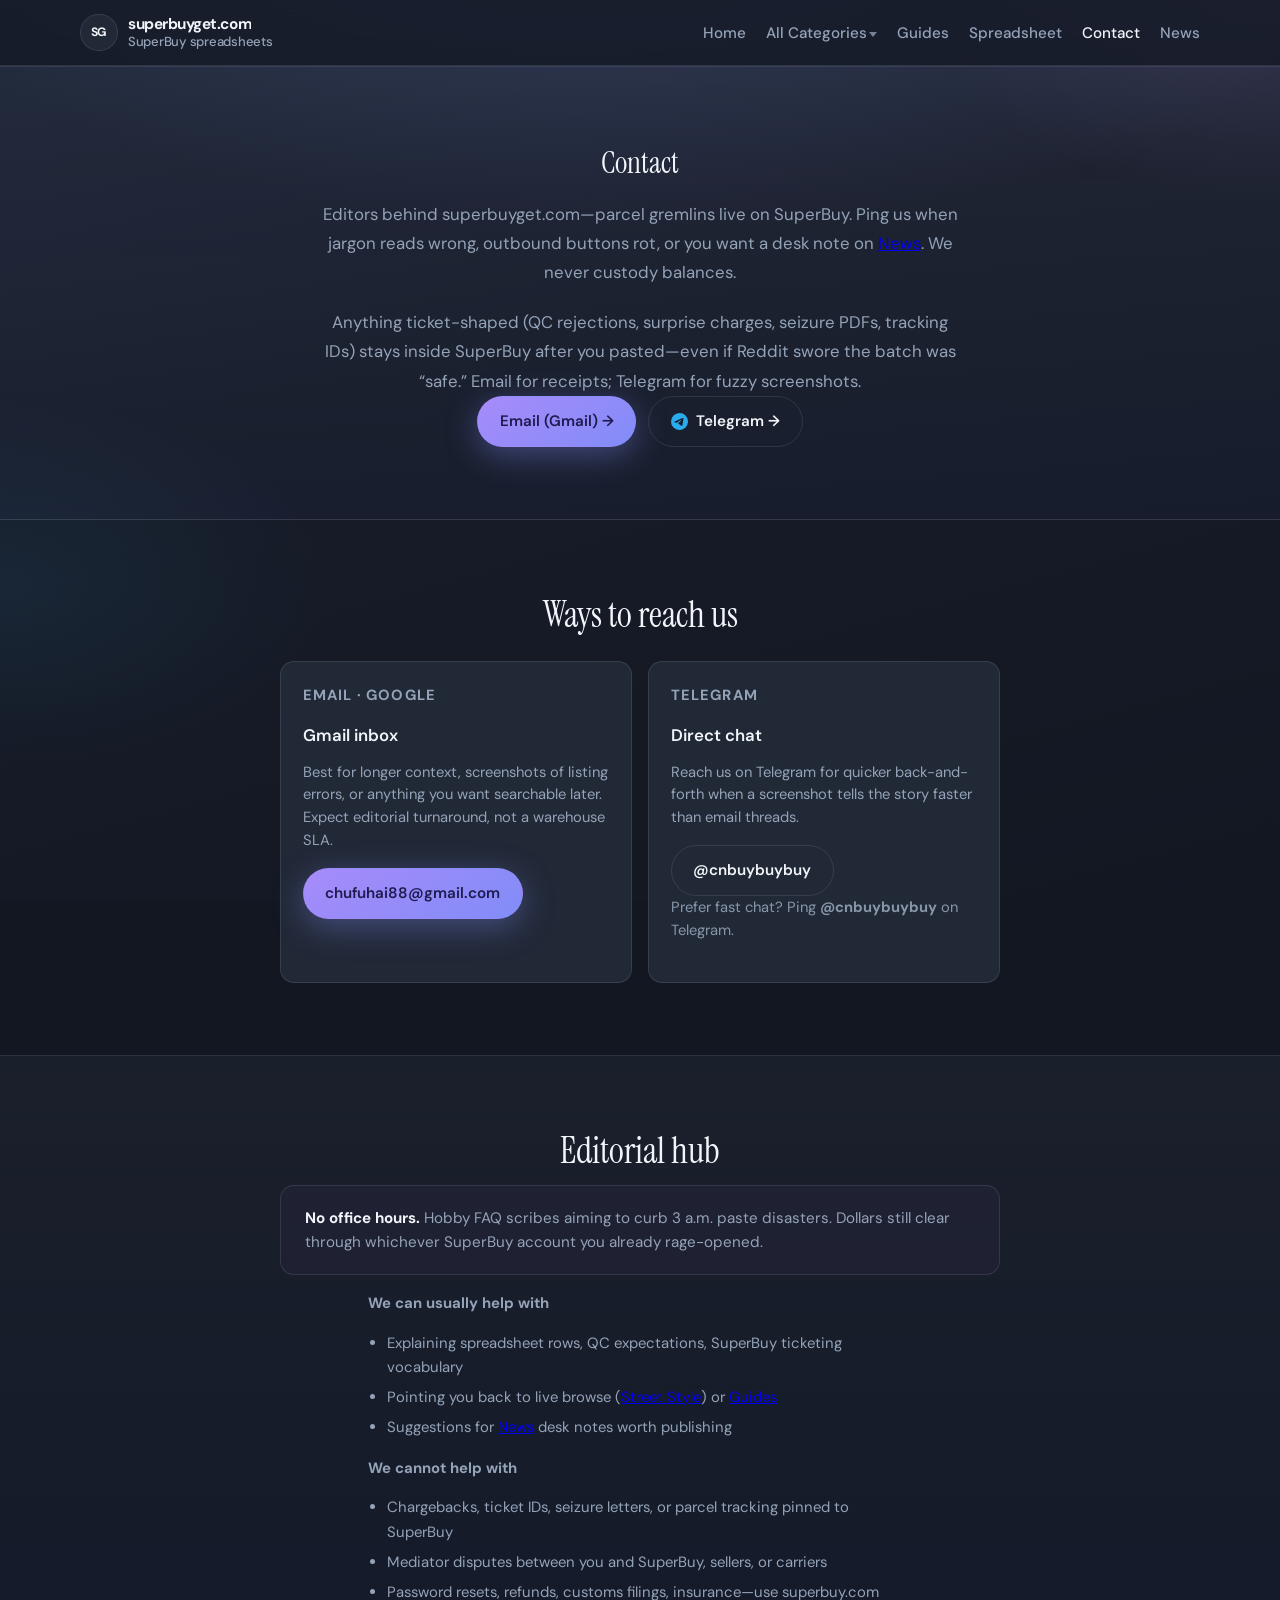
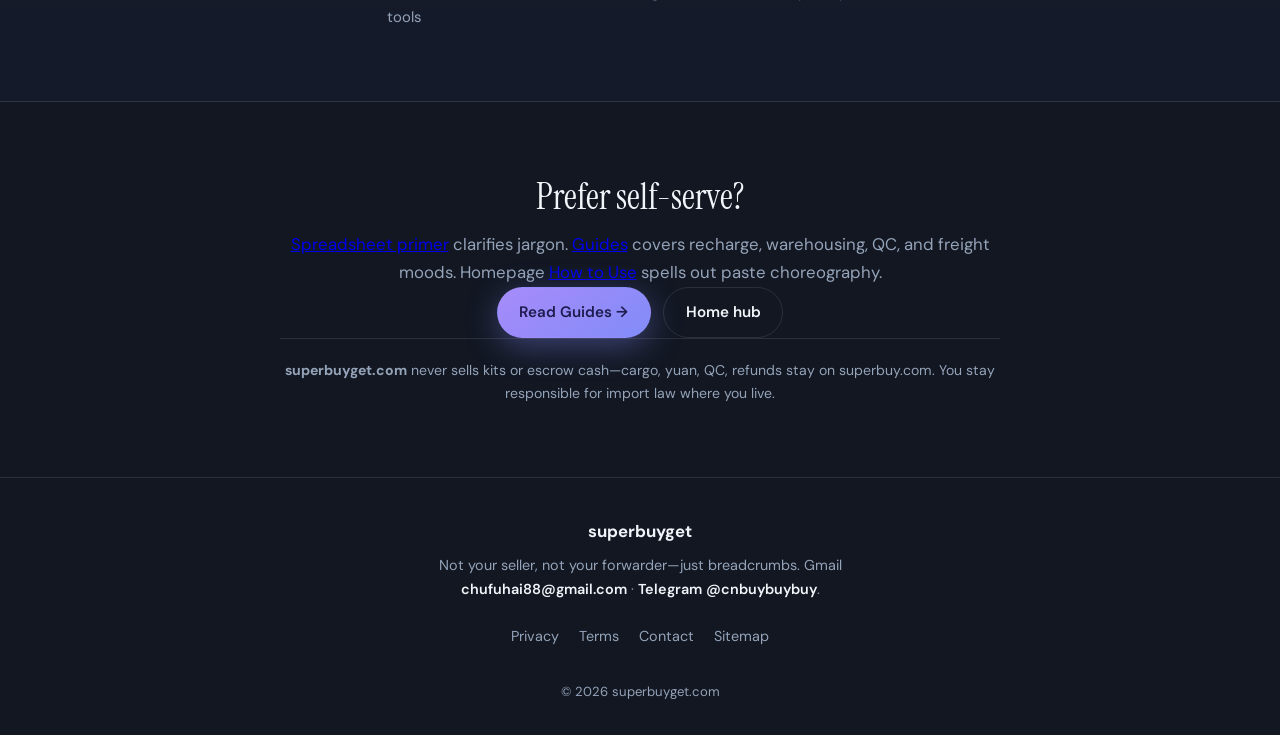
==== contact.html @ 347e78d9 "Publish superbuyget.com site and GitHub Pages workflow. Co-authored-by: Cursor <cursoragent@cursor.c" ====
<!DOCTYPE html>
<html lang="en">
<head>
  <meta charset="UTF-8">
  <meta name="viewport" content="width=device-width, initial-scale=1">
  <title>Superbuy - Contact | superbuyget.com</title>
  <meta name="description" content="Email or Telegram superbuyget.com editors for glossary fixes, dead partner links, or story ideas—we never touch superbuy.com ticketing balances. Editorial only.">
  <link rel="canonical" href="https://superbuyget.com/contact.html">
  <meta name="robots" content="index,follow,max-image-preview:large">
  <meta property="og:type" content="website">
  <meta property="og:url" content="https://superbuyget.com/contact.html">
  <meta property="og:title" content="Superbuy - Contact | superbuyget.com">
  <meta property="og:description" content="Editor mail about spreadsheets—we don’t see SuperBuy parcels. Ticket IDs belong on superbuy.com.">
  <meta property="og:locale" content="en_US">
  <meta property="og:image" content="https://superbuyget.com/assets/img/logo-hub-wordmark.svg">
  <meta property="og:image:alt" content="superbuyget.com">
  <meta name="twitter:card" content="summary_large_image">
  <meta name="twitter:title" content="Superbuy - Contact | superbuyget.com">
  <meta name="twitter:description" content="Questions about spreadsheets, QC, or site feedback — email or Telegram. No order support.">
  <meta name="twitter:image" content="https://superbuyget.com/assets/img/logo-hub-wordmark.svg">
  <script type="application/ld+json">
  {"@context":"https://schema.org","@type":"BreadcrumbList","itemListElement":[
    {"@type":"ListItem","position":1,"name":"Home","item":"https://superbuyget.com/"},
    {"@type":"ListItem","position":2,"name":"Contact","item":"https://superbuyget.com/contact.html"}
  ]}
  </script>
  <link rel="preconnect" href="https://fonts.googleapis.com">
  <link rel="preconnect" href="https://fonts.gstatic.com" crossorigin>
  <link href="https://fonts.googleapis.com/css2?family=DM+Sans:ital,opsz,wght@0,9..40,400;0,9..40,500;0,9..40,600;0,9..40,700;1,9..40,400&family=Instrument+Serif:ital@0;1&display=swap" rel="stylesheet">
  <link rel="icon" type="image/x-icon" href="assets/img/favicon.ico">
  <link rel="shortcut icon" href="assets/img/favicon.ico" type="image/x-icon">
  <link rel="apple-touch-icon" href="assets/img/favicon.ico">
  <link rel="stylesheet" href="assets/css/style.css">
</head>
<body class="page-contact">
  <a class="skip-link" href="#main">Skip to content</a>
  <header class="site-header">
    <div class="wrap header-inner">
      <div class="logo logo--stacked" aria-label="SuperBuy · superbuyget.com">
        <span class="logo-crest" aria-hidden="true">SG</span>
        <span class="logo-stack">
          <span class="logo-domain">superbuyget.com</span>
          <span class="logo-tagline">SuperBuy spreadsheets</span>
        </span>
      </div>
      <button type="button" class="nav-toggle" aria-expanded="false" aria-controls="site-nav" id="nav-toggle">
        <span class="nav-toggle-bar"></span>
        <span class="visually-hidden">Menu</span>
      </button>
      <nav class="site-nav" id="site-nav" aria-label="Primary">
        <ul class="nav-primary">
          <li><a href="/">Home</a></li>
          <li class="nav-item-has-sub">
            <a href="https://streetstyle.maisonlooks.com/" class="nav-parent" target="_blank" rel="noopener noreferrer">All Categories <span class="nav-chevron" aria-hidden="true"></span></a>
            <ul class="nav-sub" aria-label="Product categories">
              <li><a href="https://streetstyle.maisonlooks.com/en/c/shoes" target="_blank" rel="noopener noreferrer">Shoes</a></li>
              <li><a href="https://streetstyle.maisonlooks.com/en/c/t-shirts" target="_blank" rel="noopener noreferrer">T-Shirts</a></li>
              <li><a href="https://streetstyle.maisonlooks.com/en/search?q=sweatshirt" target="_blank" rel="noopener noreferrer">Hoodies/Sweaters</a></li>
              <li><a href="https://streetstyle.maisonlooks.com/en/c/outerwear" target="_blank" rel="noopener noreferrer">Jackets</a></li>
              <li><a href="https://streetstyle.maisonlooks.com/en/c/bottoms" target="_blank" rel="noopener noreferrer">Pants/Shorts</a></li>
              <li><a href="https://streetstyle.maisonlooks.com/en/c/bags-backpacks" target="_blank" rel="noopener noreferrer">Bags</a></li>
              <li><a href="https://streetstyle.maisonlooks.com/en/search?q=jersey" target="_blank" rel="noopener noreferrer">Jersey</a></li>
              <li><a href="https://streetstyle.maisonlooks.com/en/search?q=cap" target="_blank" rel="noopener noreferrer">Headwear</a></li>
              <li><a href="https://streetstyle.maisonlooks.com/en/c/accessories" target="_blank" rel="noopener noreferrer">Accessories</a></li>
              <li><a href="https://streetstyle.maisonlooks.com/en/c/electronics" target="_blank" rel="noopener noreferrer">Electronics</a></li>
              <li><a href="https://streetstyle.maisonlooks.com/en/c/perfume" target="_blank" rel="noopener noreferrer">Perfume</a></li>
              <li><a href="https://streetstyle.maisonlooks.com/" target="_blank" rel="noopener noreferrer">Other Stuff</a></li>
            </ul>
          </li>
          <li><a href="/guides.html">Guides</a></li>
          <li><a href="/spreadsheet.html">Spreadsheet</a></li>
          <li><a href="/contact.html" aria-current="page">Contact</a></li>
          <li><a href="/news.html">News</a></li>
        </ul>
      </nav>
    </div>
  </header>

  <main id="main">
    <section class="section section-alt nav-guides contact-quick" aria-labelledby="contact-h1">
      <div class="wrap narrow">
        <h1 id="contact-h1">Contact</h1>
        <p class="contact-lede">Editors behind superbuyget.com—parcel gremlins live on SuperBuy. Ping us when jargon reads wrong, outbound buttons rot, or you want a desk note on <a href="/news.html">News</a>. We never custody balances.</p>
        <p class="contact-lede contact-lede-tight">Anything ticket-shaped (QC rejections, surprise charges, seizure PDFs, tracking IDs) stays inside SuperBuy after you pasted—even if Reddit swore the batch was “safe.” Email for receipts; Telegram for fuzzy screenshots.</p>
        <p class="section-cta">
          <a class="btn btn-primary" href="mailto:chufuhai88@gmail.com?subject=superbuyget.com%20feedback">Email (Gmail) →</a>
          <a class="btn btn-ghost contact-telegram-cta-btn" href="https://t.me/cnbuybuybuy" target="_blank" rel="noopener noreferrer">
            <svg class="contact-telegram-cta-mark" xmlns="http://www.w3.org/2000/svg" viewBox="0 0 24 24" aria-hidden="true" focusable="false" fill="currentColor">
              <path d="M11.944 0A12 12 0 0 0 0 12a12 12 0 0 0 12 12 12 12 0 0 0 12-12A12 12 0 0 0 12 0a12 12 0 0 0-.056 0zm4.962 7.224c.1-.002.321.023.465.14a.506.506 0 0 1 .171.325c.016.093.036.306.02.472-.18 1.898-.962 6.502-1.36 8.627-.168.9-.499 1.201-.82 1.23-.696.065-1.225-.46-1.9-.902-1.056-.693-1.653-1.124-2.678-1.8-1.185-.78-.417-1.21.258-1.91.177-.184 3.247-2.977 3.307-3.23.007-.032.014-.15-.056-.212s-.174-.041-.249-.024c-.106.024-1.793 1.14-5.061 3.345-.48.33-.913.49-1.302.48-.428-.008-1.252-.241-1.865-.44-.752-.245-1.349-.374-1.297-.789.027-.216.325-.437.893-.663 3.498-1.524 5.83-2.529 6.998-3.014 3.332-1.386 4.025-1.627 4.476-1.635z"/>
            </svg>
            <span>Telegram →</span>
          </a>
        </p>
      </div>
    </section>

    <section class="section contact-reading" aria-labelledby="contact-channels-heading">
      <div class="wrap narrow">
        <h2 id="contact-channels-heading" class="guides-section-title">Ways to reach us</h2>
        <div class="contact-methods-grid">
          <article class="contact-channel-card">
            <p class="contact-channel-label">Email · Google</p>
            <h3>Gmail inbox</h3>
            <p>Best for longer context, screenshots of listing errors, or anything you want searchable later. Expect editorial turnaround, not a warehouse SLA.</p>
            <a class="btn btn-primary" href="mailto:chufuhai88@gmail.com">chufuhai88@gmail.com</a>
          </article>
          <article class="contact-channel-card">
            <p class="contact-channel-label">Telegram</p>
            <h3>Direct chat</h3>
            <p>Reach us on Telegram for quicker back-and-forth when a screenshot tells the story faster than email threads.</p>
            <a class="btn btn-ghost" href="https://t.me/cnbuybuybuy" target="_blank" rel="noopener noreferrer">@cnbuybuybuy</a>
            <p class="contact-telegram-note">Prefer fast chat? Ping <strong>@cnbuybuybuy</strong> on Telegram.</p>
          </article>
        </div>
      </div>
    </section>

    <section class="section section-alt contact-reading" aria-labelledby="hub-panel-heading">
      <div class="wrap narrow">
        <h2 id="hub-panel-heading" class="guides-section-title">Editorial hub</h2>
        <p class="contact-hub-panel"><strong>No office hours.</strong> Hobby FAQ scribes aiming to curb 3&nbsp;a.m. paste disasters. Dollars still clear through whichever SuperBuy account you already rage-opened.</p>

        <div class="contact-scope-list">
          <p><strong>We can usually help with</strong></p>
          <ul>
            <li>Explaining spreadsheet rows, QC expectations, SuperBuy ticketing vocabulary</li>
            <li>Pointing you back to live browse (<a href="https://streetstyle.maisonlooks.com/" target="_blank" rel="noopener noreferrer">Street Style</a>) or <a href="/guides.html">Guides</a></li>
            <li>Suggestions for <a href="/news.html">News</a> desk notes worth publishing</li>
          </ul>
          <p style="margin-top: 1rem;"><strong>We cannot help with</strong></p>
          <ul>
            <li>Chargebacks, ticket IDs, seizure letters, or parcel tracking pinned to SuperBuy</li>
            <li>Mediator disputes between you and SuperBuy, sellers, or carriers</li>
            <li>Password resets, refunds, customs filings, insurance—use superbuy.com tools</li>
          </ul>
        </div>
      </div>
    </section>

    <section class="section contact-reading contact-foot" aria-labelledby="stay-informed">
      <div class="wrap narrow">
        <h2 id="stay-informed" class="guides-section-title">Prefer self-serve?</h2>
        <p class="muted-p"><a href="/spreadsheet.html">Spreadsheet primer</a> clarifies jargon. <a href="/guides.html">Guides</a> covers recharge, warehousing, QC, and freight moods. Homepage <a href="/#how-to-use">How to Use</a> spells out paste choreography.</p>
        <p class="section-cta">
          <a class="btn btn-primary" href="/guides.html">Read Guides →</a>
          <a class="btn btn-ghost" href="/">Home hub</a>
        </p>
        <p class="disclaimer" style="margin-top: 1.75rem; font-size: 0.88rem;"><strong>superbuyget.com</strong> never sells kits or escrow cash—cargo, yuan, QC, refunds stay on superbuy.com. You stay responsible for import law where you live.</p>
      </div>
    </section>
  </main>

  <footer class="site-footer" id="contact">
    <div class="wrap footer-grid">
      <div>
        <p class="footer-brand">superbuyget</p>
        <p class="footer-note">Not your seller, not your forwarder—just breadcrumbs. Gmail <a href="mailto:chufuhai88@gmail.com">chufuhai88@gmail.com</a> · <a href="https://t.me/cnbuybuybuy" target="_blank" rel="noopener noreferrer">Telegram @cnbuybuybuy</a>.</p>
      </div>
      <div class="footer-links">
        <a href="/privacy.html">Privacy</a>
        <a href="/terms.html">Terms</a>
        <a href="/contact.html">Contact</a>
        <a href="https://superbuyget.com/sitemap.xml">Sitemap</a>
      </div>
    </div>
    <p class="copyright">© <span id="year"></span> superbuyget.com</p>
  </footer>

  <script src="assets/js/main.js" defer></script>
</body>
</html>
---- assets/css/style.css ----
/* SuperBuy @ superbuyget.com — atmospheric slate-indigo dark */
:root {
  --bg: #171c28;
  --bg-deep: #121722;
  --bg-elevated: #212836;
  --border: rgba(255, 255, 255, 0.1);
  --text: #f1f5f9;
  --muted: #94a3b8;
  --accent: #a78bfa;
  --accent-dim: rgba(167, 139, 250, 0.14);
  --warning: #fbbf24;
  --font-sans: "DM Sans", system-ui, sans-serif;
  --font-serif: "Instrument Serif", Georgia, serif;
  --radius: 14px;
  --shadow: 0 24px 80px rgba(15, 23, 42, 0.55);
}

*,
*::before,
*::after {
  box-sizing: border-box;
}

html {
  scroll-behavior: smooth;
  scroll-padding-top: 5rem;
}

body {
  margin: 0;
  font-family: var(--font-sans);
  font-size: 1.05rem;
  line-height: 1.65;
  color: var(--text);
  background-color: var(--bg-deep);
  background-image:
    radial-gradient(ellipse 110% 70% at 50% -15%, rgba(129, 140, 248, 0.22), transparent 58%),
    radial-gradient(ellipse 55% 45% at 100% 0%, rgba(167, 139, 250, 0.14), transparent 50%),
    radial-gradient(ellipse 50% 40% at 0% 65%, rgba(56, 189, 248, 0.07), transparent 52%),
    linear-gradient(165deg, #1c2436 0%, var(--bg) 38%, var(--bg-deep) 100%);
  background-attachment: fixed;
}

.visually-hidden {
  position: absolute;
  width: 1px;
  height: 1px;
  padding: 0;
  margin: -1px;
  overflow: hidden;
  clip: rect(0, 0, 0, 0);
  white-space: nowrap;
  border: 0;
}

.skip-link {
  position: absolute;
  left: -9999px;
  top: 0;
  z-index: 100;
  padding: 0.75rem 1rem;
  background: var(--accent);
  color: var(--bg);
  font-weight: 600;
}

.skip-link:focus {
  left: 1rem;
  top: 1rem;
}

.wrap {
  width: min(1120px, 92vw);
  margin-inline: auto;
}

.wrap.narrow {
  width: min(720px, 92vw);
}

/* Homepage copy — headings, paragraphs, and CTAs centered */
main {
  text-align: center;
}

main .content-list {
  display: inline-block;
  text-align: left;
  margin-inline: auto;
  vertical-align: top;
}

.page-guides main,
.page-spreadsheet main,
.page-news main,
.page-contact main {
  text-align: left;
}

.page-guides .guides-quick,
.page-spreadsheet .spreadsheet-quick,
.page-news .news-quick,
.page-contact .contact-quick {
  text-align: center;
}

.page-guides .guides-quick .guides-intro,
.page-spreadsheet .spreadsheet-quick .spreadsheet-intro,
.page-news .news-quick .news-lede,
.page-contact .contact-quick .contact-lede {
  text-align: center;
}

.page-guides main .content-list,
.page-spreadsheet main .content-list,
.page-news main .content-list,
.page-contact main .content-list {
  display: block;
  margin-inline: unset;
}

.page-guides .guides-outro,
.page-spreadsheet .spreadsheet-outro,
.page-news .news-outro,
.page-contact .contact-foot {
  text-align: center;
}

.guides-reading-lead {
  margin: 0 0 1.75rem;
  color: var(--muted);
  line-height: 1.7;
}

.guides-section-title {
  font-family: var(--font-serif);
  font-size: clamp(1.5rem, 2.5vw, 2rem);
  font-weight: 400;
  margin: 0 0 0.85rem;
  line-height: 1.25;
}

.guides-reading .guides-section-title,
.spreadsheet-reading .guides-section-title,
.news-reading .guides-section-title,
.contact-reading .guides-section-title {
  text-align: center;
}

.guide-topic-title {
  font-family: var(--font-sans);
  font-size: 1rem;
  font-weight: 700;
  margin: 0 0 0.75rem;
  color: var(--accent);
}



.guides-policy-note {
  margin: 2rem 0 0;
  padding-top: 1.25rem;
  border-top: 1px solid var(--border);
  font-size: 0.9rem;
  color: var(--muted);
  line-height: 1.65;
}

.page-guides .guides-quick .section-cta,
.page-spreadsheet .spreadsheet-quick .section-cta,
.page-news .news-quick .section-cta,
.page-contact .contact-quick .section-cta {
  display: flex;
  flex-wrap: wrap;
  gap: 0.75rem;
  justify-content: center;
  align-items: center;
}

.page-guides .guides-outro .section-cta,
.page-spreadsheet .spreadsheet-outro .section-cta,
.page-news .news-outro .section-cta,
.page-contact .contact-foot .section-cta {
  display: flex;
  flex-wrap: wrap;
  gap: 0.75rem;
  justify-content: center;
  align-items: center;
}

.spreadsheet-intro {
  margin: 0 auto 1rem;
  max-width: 42rem;
  color: var(--muted);
  line-height: 1.75;
}

.spreadsheet-pull-list {
  margin: 1rem auto 1.5rem;
  max-width: 36rem;
  text-align: left;
  padding-left: 1.35rem;
  color: var(--muted);
}

.spreadsheet-pull-list li + li {
  margin-top: 0.35rem;
}

.page-spreadsheet .spreadsheet-quick .spreadsheet-pull-list {
  margin-inline: auto;
}

.spreadsheet-archetype-grid {
  display: grid;
  grid-template-columns: repeat(auto-fill, minmax(240px, 1fr));
  gap: 1rem;
  margin: 1.5rem 0 0;
}

.archetype-card {
  background: var(--bg-elevated);
  border: 1px solid var(--border);
  border-radius: 12px;
  padding: 1.15rem 1.2rem;
  text-align: left;
  transition:
    border-color 0.18s ease,
    transform 0.18s ease;
}

.archetype-card:hover {
  border-color: rgba(167, 139, 250, 0.3);
  transform: translateY(-2px);
}

.archetype-card h3 {
  margin: 0 0 0.35rem;
  font-size: 1rem;
  font-weight: 600;
  color: var(--text);
}

.archetype-meta {
  font-size: 0.78rem;
  font-weight: 600;
  letter-spacing: 0.04em;
  text-transform: uppercase;
  color: var(--accent);
  margin: 0 0 0.5rem;
}

.archetype-card p {
  margin: 0;
  font-size: 0.88rem;
  color: var(--muted);
  line-height: 1.55;
}

.spreadsheet-faq details {
  margin: 0;
  padding: 1rem 1.15rem;
  border: 1px solid var(--border);
  border-radius: 10px;
  background: var(--bg-elevated);
  text-align: left;
}

.spreadsheet-faq details + details {
  margin-top: 0.65rem;
}

.spreadsheet-faq summary {
  cursor: pointer;
  font-weight: 600;
  color: var(--text);
  list-style-position: outside;
}

.spreadsheet-faq details[open] summary {
  margin-bottom: 0.5rem;
  color: var(--accent);
}

.spreadsheet-faq details p {
  margin: 0;
  font-size: 0.95rem;
  color: var(--muted);
  line-height: 1.6;
}

.spreadsheet-footnote {
  margin: 2rem 0 0;
  padding-top: 1.25rem;
  border-top: 1px solid var(--border);
  font-size: 0.88rem;
  color: var(--muted);
  line-height: 1.65;
}

.spreadsheet-footnote--inline {
  margin-top: 1.75rem;
  padding-top: 0;
  border-top: none;
}

.page-spreadsheet .spreadsheet-outro .spreadsheet-pull-list {
  display: inline-block;
  text-align: left;
}

.page-spreadsheet .spreadsheet-outro .spreadsheet-outro-notes {
  margin-top: 1.75rem;
}

.page-spreadsheet .spreadsheet-outro .spreadsheet-outro-disclaimer {
  border-top: 1px solid var(--border);
  padding-top: 1.25rem;
  margin-top: 1.5rem;
  max-width: 40rem;
  margin-inline: auto;
  text-align: left;
}

.spreadsheet-archetypes-lead {
  margin-bottom: 0.5rem;
}

.spreadsheet-hot-filters {
  text-align: center;
  margin: 0 auto 0.25rem;
  max-width: 40rem;
}

.news-lede {
  margin: 0 auto 1rem;
  max-width: 40rem;
  color: var(--muted);
  line-height: 1.75;
}

.news-bulletin .news-kicker {
  margin: 0 0 0.4rem;
  font-size: 0.72rem;
  font-weight: 600;
  letter-spacing: 0.08em;
  text-transform: uppercase;
  color: var(--accent);
}

.news-bulletin h3 {
  margin: 0 0 0.6rem;
  font-size: 1.08rem;
  font-weight: 600;
  color: var(--text);
  font-family: var(--font-sans);
}

.news-bulletin p {
  margin: 0;
  font-size: 0.95rem;
  color: var(--muted);
  line-height: 1.6;
}

.news-bulletin p + p {
  margin-top: 0.65rem;
}

.news-footnote {
  margin: 2rem auto 0;
  max-width: 36rem;
  font-size: 0.88rem;
  color: var(--muted);
  line-height: 1.65;
  text-align: center;
}

.contact-lede {
  margin: 0 auto 1.25rem;
  max-width: 40rem;
  color: var(--muted);
  line-height: 1.75;
}

.contact-lede-tight {
  margin-bottom: 0;
}

.contact-reading .guides-section-title {
  text-align: center;
}

.contact-methods-grid {
  display: grid;
  grid-template-columns: repeat(auto-fill, minmax(260px, 1fr));
  gap: 1rem;
  margin-top: 1.5rem;
}

.contact-channel-card {
  padding: 1.35rem 1.35rem 1.5rem;
  border-radius: var(--radius);
  border: 1px solid var(--border);
  background: var(--bg-elevated);
  text-align: left;
}

.contact-channel-label {
  margin: 0 0 0.5rem;
  font-size: 0.72rem;
  font-weight: 700;
  letter-spacing: 0.08em;
  text-transform: uppercase;
  color: var(--accent);
}

.contact-channel-card h3 {
  margin: 0 0 0.65rem;
  font-size: 1.05rem;
  font-weight: 600;
}

.contact-channel-card p {
  margin: 0 0 1rem;
  font-size: 0.92rem;
  color: var(--muted);
  line-height: 1.55;
}

.contact-channel-card .btn {
  width: fit-content;
}

.contact-hub-panel {
  margin: 0;
  padding: 1.25rem 1.5rem;
  border-radius: var(--radius);
  border: 1px solid var(--border);
  background: rgba(167, 139, 250, 0.04);
  color: var(--muted);
  font-size: 0.95rem;
  line-height: 1.6;
}

.contact-hub-panel strong {
  color: var(--text);
}

.contact-scope-list {
  margin: 1rem auto 0;
  max-width: 34rem;
  font-size: 0.93rem;
  color: var(--muted);
}

.contact-scope-list ul {
  margin: 0.5rem 0 0;
  padding-left: 1.2rem;
  text-align: left;
}

.contact-scope-list li + li {
  margin-top: 0.35rem;
}

.contact-telegram-note {
  margin: 0.75rem 0 0;
  font-size: 0.8rem;
  color: var(--muted);
  opacity: 0.9;
}

.contact-telegram-cta-btn {
  gap: 0.5rem;
}

.contact-telegram-cta-btn .contact-telegram-cta-mark {
  display: block;
  flex-shrink: 0;
  width: 1.12em;
  height: 1.12em;
  color: #2aabee;
}

.contact-channel-card code {
  font-size: 0.85em;
  padding: 0.1rem 0.32rem;
  border-radius: 4px;
  background: rgba(0, 0, 0, 0.35);
  color: var(--warning);
}

/* Header */
.site-header {
  position: sticky;
  top: 0;
  z-index: 50;
  border-bottom: 1px solid var(--border);
  background: rgba(23, 28, 40, 0.82);
  backdrop-filter: blur(12px);
  overflow: visible;
}

.header-inner {
  display: flex;
  align-items: center;
  justify-content: space-between;
  gap: 1rem;
  padding: 0.85rem 0;
  position: relative;
}

.logo {
  display: flex;
  align-items: center;
  gap: 0;
  text-decoration: none;
  color: var(--text);
  font-weight: 700;
  letter-spacing: -0.02em;
  min-width: 0;
  flex-shrink: 1;
}

.logo.logo--stacked {
  gap: 0.65rem;
}

.logo-crest {
  display: inline-flex;
  align-items: center;
  justify-content: center;
  width: clamp(2rem, 5vw, 2.35rem);
  height: clamp(2rem, 5vw, 2.35rem);
  border-radius: 50%;
  background: var(--bg-elevated);
  border: 1px solid var(--border);
  font-size: clamp(0.62rem, 1.75vw, 0.76rem);
  font-weight: 700;
  letter-spacing: -0.06em;
  color: var(--text);
  flex-shrink: 0;
  line-height: 1;
}

.logo-stack {
  display: flex;
  flex-direction: column;
  align-items: flex-start;
  gap: 0.06rem;
  line-height: 1.18;
  min-width: 0;
}

.logo-domain {
  font-size: clamp(0.78rem, 2.35vw, 0.96rem);
  font-weight: 700;
  letter-spacing: -0.03em;
  color: var(--text);
  max-width: min(54vw, 15rem);
  overflow: hidden;
  text-overflow: ellipsis;
  white-space: nowrap;
}

.logo-tagline {
  font-size: clamp(0.68rem, 2vw, 0.82rem);
  font-weight: 500;
  letter-spacing: -0.02em;
  color: var(--muted);
}

.logo-text {
  font-size: clamp(0.8rem, 2.6vw, 1.02rem);
  line-height: 1.2;
}

.logo-mark {
  display: block;
  width: 2.25rem;
  height: 2.25rem;
  border-radius: 10px;
  object-fit: cover;
  flex-shrink: 0;
  box-shadow: 0 1px 0 rgba(255, 255, 255, 0.08);
}

.logo-mark.logo-wordmark {
  width: auto;
  height: clamp(1.45rem, 3.9vw, 1.95rem);
  max-width: min(200px, 46vw);
  border-radius: 6px;
  object-fit: contain;
  box-shadow: none;
}

.nav-toggle {
  display: none;
  width: 44px;
  height: 44px;
  border: 1px solid var(--border);
  border-radius: 10px;
  background: var(--bg-elevated);
  cursor: pointer;
  position: relative;
}

.nav-toggle-bar,
.nav-toggle-bar::before,
.nav-toggle-bar::after {
  display: block;
  width: 20px;
  height: 2px;
  background: var(--text);
  border-radius: 1px;
  position: absolute;
  left: 50%;
  transform: translateX(-50%);
  transition: transform 0.2s, opacity 0.2s;
}

.nav-toggle-bar {
  top: 50%;
  margin-top: -1px;
}

.nav-toggle-bar::before,
.nav-toggle-bar::after {
  content: "";
}

.nav-toggle-bar::before {
  top: -6px;
}

.nav-toggle-bar::after {
  top: 6px;
}

.nav-primary {
  list-style: none;
  margin: 0;
  padding: 0;
  display: flex;
  flex-wrap: wrap;
  align-items: center;
  gap: 0.35rem 1.25rem;
}

.site-nav a {
  color: var(--muted);
  text-decoration: none;
  font-size: 0.95rem;
  font-weight: 500;
}

.site-nav a:hover,
.site-nav a:focus-visible {
  color: var(--text);
}

.site-nav a[aria-current="page"] {
  color: var(--text);
}

.nav-item-has-sub {
  position: relative;
}

.nav-parent {
  display: inline-flex;
  align-items: center;
  gap: 0.15rem;
  white-space: nowrap;
}

.nav-chevron {
  display: inline-block;
  width: 0;
  height: 0;
  border-left: 4px solid transparent;
  border-right: 4px solid transparent;
  border-top: 5px solid currentColor;
  margin-top: 2px;
  opacity: 0.75;
}

.nav-sub {
  list-style: none;
  margin: 0;
  padding: 0.4rem 0;
  position: absolute;
  left: 0;
  top: 100%;
  margin-top: 0.15rem;
  min-width: 220px;
  background: var(--bg-elevated);
  border: 1px solid var(--border);
  border-radius: 12px;
  box-shadow: var(--shadow);
  z-index: 60;
  opacity: 0;
  visibility: hidden;
  transform: translateY(6px);
  transition: opacity 0.18s ease, transform 0.18s ease, visibility 0.18s;
}

.nav-sub::before {
  content: "";
  position: absolute;
  top: -12px;
  left: -10px;
  right: -10px;
  height: 14px;
}

.nav-item-has-sub:hover .nav-sub,
.nav-item-has-sub:focus-within .nav-sub {
  opacity: 1;
  visibility: visible;
  transform: translateY(0);
}

.nav-sub a {
  display: block;
  padding: 0.45rem 1rem;
  font-size: 0.9rem;
  color: var(--muted);
}

.nav-sub a:hover,
.nav-sub a:focus-visible {
  color: var(--accent);
  background: rgba(167, 139, 250, 0.06);
}

.nav-guides h1,
.nav-guides h2,
.nav-news h2 {
  font-family: var(--font-serif);
  font-size: clamp(1.5rem, 2.5vw, 1.85rem);
  font-weight: 400;
  margin: 0 0 0.75rem;
}

.guides-intro {
  margin: 0;
  color: var(--muted);
  line-height: 1.75;
}

.guides-intro a {
  color: var(--accent);
  text-decoration: none;
  font-weight: 500;
  white-space: nowrap;
}

.guides-intro a:hover,
.guides-intro a:focus-visible {
  text-decoration: underline;
}

.muted-p {
  margin: 0;
  color: var(--muted);
}

/* Hero */
.hero {
  padding: clamp(3rem, 8vw, 5.5rem) 0 4rem;
}

.hero-grid {
  display: grid;
  grid-template-columns: 1.1fr 0.9fr;
  gap: clamp(2rem, 5vw, 4rem);
  align-items: center;
}

@media (max-width: 900px) {
  .hero-grid {
    grid-template-columns: 1fr;
  }
}

.eyebrow {
  font-size: 0.8rem;
  text-transform: uppercase;
  letter-spacing: 0.12em;
  color: var(--accent);
  font-weight: 600;
  margin: 0 0 0.75rem;
}

.hero h1 {
  font-family: var(--font-serif);
  font-size: clamp(2.25rem, 5vw, 3.35rem);
  font-weight: 400;
  line-height: 1.15;
  margin: 0 0 1rem;
  letter-spacing: -0.02em;
}

.hero h1 em {
  font-style: italic;
  color: var(--accent);
}

/* Hero — lit-style single column */
.hero-lit {
  padding: clamp(2.5rem, 7vw, 4.5rem) 0 3rem;
  text-align: center;
}

.hero-lit-inner {
  max-width: 46rem;
  margin-inline: auto;
}

.hero-tagline {
  font-family: var(--font-serif);
  font-size: clamp(1.75rem, 4vw, 2.5rem);
  font-weight: 400;
  font-style: italic;
  color: var(--accent);
  margin: 0 0 1rem;
  line-height: 1.2;
}

.hero-title {
  font-family: var(--font-serif);
  font-size: clamp(1.35rem, 3vw, 1.85rem);
  font-weight: 400;
  line-height: 1.3;
  margin: 0 0 1.25rem;
  letter-spacing: -0.02em;
  color: var(--text);
}

.hero-lit .hero-cta-line {
  margin: 0 0 1.5rem;
}

.hero-lead {
  margin: 0;
  color: var(--muted);
  font-size: 1.02rem;
  line-height: 1.7;
}

.hero-lead strong {
  color: var(--text);
}

.lead {
  color: var(--muted);
  margin: 0 0 1.5rem;
  max-width: 38rem;
}

.lead strong {
  color: var(--text);
}

.hero-actions {
  display: flex;
  flex-wrap: wrap;
  gap: 0.75rem;
  margin-bottom: 1.75rem;
}

.btn {
  display: inline-flex;
  align-items: center;
  justify-content: center;
  padding: 0.75rem 1.35rem;
  border-radius: 999px;
  font-weight: 600;
  font-size: 0.95rem;
  text-decoration: none;
  border: 1px solid transparent;
  cursor: pointer;
  transition: transform 0.15s, box-shadow 0.15s, background 0.15s;
}

.btn:active {
  transform: scale(0.98);
}

.btn-primary {
  background: linear-gradient(145deg, #a78bfa, #818cf8);
  color: #1e1b4e;
  box-shadow: 0 8px 32px rgba(129, 140, 248, 0.38);
}

.btn-primary:hover,
.btn-primary:focus-visible {
  box-shadow: 0 12px 40px rgba(129, 140, 248, 0.48);
}

.btn-ghost {
  border-color: var(--border);
  color: var(--text);
  background: transparent;
}

.btn-ghost:hover,
.btn-ghost:focus-visible {
  border-color: rgba(255, 255, 255, 0.2);
  background: var(--bg-elevated);
}

.hero-stats {
  list-style: none;
  margin: 0;
  padding: 0;
  display: grid;
  gap: 0.5rem;
  color: var(--muted);
  font-size: 0.92rem;
}

.hero-stats strong {
  color: var(--text);
}

/* Sheet preview */
.hero-panel {
  position: relative;
}

.sheet-preview {
  position: relative;
  background: var(--bg-elevated);
  border: 1px solid var(--border);
  border-radius: var(--radius);
  padding: 1.25rem;
  box-shadow: var(--shadow);
  overflow: hidden;
}

.sheet-row {
  display: grid;
  grid-template-columns: 1.4fr 0.7fr 0.5fr 0.6fr;
  gap: 0.5rem;
  padding: 0.55rem 0.35rem;
  font-size: 0.82rem;
  color: var(--muted);
  border-bottom: 1px solid var(--border);
  align-items: center;
}

.sheet-head {
  font-weight: 600;
  color: var(--text);
  text-transform: uppercase;
  font-size: 0.7rem;
  letter-spacing: 0.06em;
}

.sheet-row:last-of-type {
  border-bottom: none;
}

.pill {
  display: inline-block;
  padding: 0.2rem 0.5rem;
  border-radius: 6px;
  background: var(--accent-dim);
  color: var(--accent);
  font-size: 0.72rem;
  font-weight: 600;
  text-align: center;
}

.sheet-glow {
  position: absolute;
  inset: auto -20% -40% -20%;
  height: 60%;
  background: radial-gradient(ellipse at center, rgba(167, 139, 250, 0.2), transparent 70%);
  pointer-events: none;
}

/* Sections */
.section {
  padding: clamp(3rem, 6vw, 4.5rem) 0;
}

.section-alt {
  background: linear-gradient(180deg, rgba(148, 163, 184, 0.06) 0%, rgba(99, 102, 241, 0.035) 100%);
  border-block: 1px solid var(--border);
}

.section h2 {
  font-family: var(--font-serif);
  font-size: clamp(1.75rem, 3vw, 2.25rem);
  font-weight: 400;
  margin: 0 0 0.75rem;
}

.section-intro {
  color: var(--muted);
  max-width: 52rem;
  margin: 0 0 2rem;
}

.home-stat-strip {
  display: flex;
  flex-wrap: wrap;
  justify-content: center;
  gap: 1.75rem 2.5rem;
  margin: 0 0 2rem;
  padding: 1.35rem 1.25rem;
  border: 1px solid var(--border);
  border-radius: var(--radius);
  background: var(--bg-elevated);
}

.home-stat {
  text-align: center;
  min-width: 7.5rem;
}

.home-stat-n {
  display: block;
  font-family: var(--font-serif);
  font-size: clamp(1.5rem, 3vw, 2rem);
  font-weight: 400;
  line-height: 1.15;
  color: var(--accent);
}

.home-stat-l {
  display: block;
  margin-top: 0.3rem;
  font-size: 0.8rem;
  color: var(--muted);
  max-width: 11rem;
  margin-inline: auto;
}

.home-value-grid {
  margin-top: 0.35rem;
}

.home-indie-copy {
  margin: 0;
}

.home-inline-list.content-list {
  text-align: left;
}

.home-faq-block .home-faq {
  margin-top: 0.5rem;
  text-align: left;
}

.home-faq details {
  padding: 1rem 1.15rem;
  border: 1px solid var(--border);
  border-radius: 10px;
  background: var(--bg-elevated);
}

.home-faq details + details {
  margin-top: 0.65rem;
}

.home-faq summary {
  cursor: pointer;
  font-weight: 600;
  color: var(--text);
  list-style-position: outside;
}

.home-faq details[open] summary {
  margin-bottom: 0.5rem;
  color: var(--accent);
}

.home-faq details p {
  margin: 0;
  font-size: 0.95rem;
  color: var(--muted);
  line-height: 1.6;
}

.section-ultimate {
  text-align: center;
}

.section-ultimate h2 {
  margin-bottom: 1.25rem;
}

.section-cta {
  margin: 0;
}

.section-cta-inline {
  margin: 0 0 1.25rem;
}

.content-list {
  margin: 0.5rem 0 1.25rem;
  padding-left: 1.35rem;
  color: var(--muted);
}

.content-list li + li {
  margin-top: 0.35rem;
}

.section-categories .category-grid {
  margin-top: 1.5rem;
}

.section-categories a.cat-tile {
  text-decoration: none;
  color: inherit;
}

.cat-tile {
  display: flex;
  flex-direction: column;
  align-items: center;
  justify-content: center;
  gap: 0.15rem;
  min-height: 0;
  text-align: center;
  transition:
    background 0.18s ease,
    transform 0.18s ease,
    border-color 0.18s ease;
}

.section-categories .wrap > h2 {
  color: var(--text);
}

.section-categories .category-footnote {
  color: var(--muted);
}

.section-categories .category-footnote strong {
  color: var(--text);
}

.section-categories .cat-tile {
  align-items: stretch;
  background: var(--bg-elevated);
  border: 1px solid var(--border);
  border-radius: 12px;
  padding: 0.75rem 0.65rem 0.85rem;
  gap: 0.55rem;
}

.section-categories .cat-tile:hover {
  border-color: rgba(167, 139, 250, 0.35);
  background: rgba(255, 255, 255, 0.03);
  transform: translateY(-2px);
}

.section-categories .cat-tile-thumb {
  display: block;
  width: 100%;
  height: auto;
  aspect-ratio: 1;
  object-fit: contain;
  flex-shrink: 0;
}

.cat-tile h3 {
  margin: 0;
  font-size: 0.8rem;
  font-weight: 600;
  text-transform: uppercase;
  letter-spacing: 0.06em;
  color: var(--text);
}

.category-footnote {
  margin-top: 1.75rem;
  font-size: 0.95rem;
  line-height: 1.55;
  text-align: center;
  max-width: 36rem;
  margin-inline: auto;
}

.why-block {
  margin-top: 2.25rem;
  padding-top: 2rem;
  border-top: 1px solid var(--border);
}

.why-block:first-of-type {
  margin-top: 1rem;
  padding-top: 0;
  border-top: none;
}

.why-block h3 {
  font-size: 1.15rem;
  font-weight: 600;
  margin: 0 0 0.65rem;
}

.why-block > p {
  margin: 0 0 0.75rem;
  color: var(--muted);
}

.steps-section h2 {
  margin-bottom: 2rem;
}

.step-card {
  background: var(--bg);
  border: 1px solid var(--border);
  border-radius: var(--radius);
  padding: 1.5rem 1.65rem;
  margin-bottom: 1rem;
}

.step-card:last-child {
  margin-bottom: 0;
}

.step-num {
  font-size: 1.1rem;
  font-weight: 700;
  margin: 0 0 0.75rem;
  color: var(--accent);
}

.step-card p {
  margin: 0 0 0.75rem;
  color: var(--muted);
}

.step-card p:last-child {
  margin-bottom: 0;
}

.agent-note {
  padding-top: 2rem;
  padding-bottom: 2rem;
}

.agent-note-text {
  margin: 0;
  padding: 1.25rem 1.5rem;
  border-radius: var(--radius);
  border: 1px solid var(--border);
  background: var(--bg-elevated);
  color: var(--muted);
  font-size: 0.98rem;
}

.agent-note-text strong {
  color: var(--text);
}

.section-final-cta {
  text-align: center;
}

.section-final-cta h2 {
  margin-bottom: 0.75rem;
}

.section-final-cta > .wrap.narrow > p:not(.section-cta):not(.disclaimer) {
  color: var(--muted);
  margin: 0 0 1rem;
}

.closing-summary,
.disclaimer {
  font-size: 0.95rem;
  line-height: 1.65;
}

.closing-summary {
  margin: 2rem 0 1rem !important;
  color: var(--muted) !important;
}

.disclaimer {
  margin: 0 !important;
  padding-top: 1.25rem;
  border-top: 1px solid var(--border);
  color: var(--muted);
  font-size: 0.88rem;
}

.cta-card {
  background: var(--bg-elevated);
  border: 1px solid var(--border);
  border-radius: var(--radius);
  padding: 1.75rem;
}

.cta-card-title {
  font-weight: 700;
  margin: 0 0 0.5rem;
}

.cta-card code {
  font-size: 0.88em;
  padding: 0.1rem 0.35rem;
  border-radius: 6px;
  background: rgba(0, 0, 0, 0.35);
  color: var(--warning);
}

.cta-card .btn {
  margin-top: 1.25rem;
}

/* Categories */
.category-grid {
  display: grid;
  grid-template-columns: repeat(auto-fill, minmax(160px, 1fr));
  gap: 1rem;
}

.cat-card {
  background: var(--bg-elevated);
  border: 1px solid var(--border);
  border-radius: 12px;
  padding: 1.15rem 1.25rem;
  transition: border-color 0.15s, transform 0.15s;
}

.cat-card:hover {
  border-color: rgba(167, 139, 250, 0.35);
  transform: translateY(-2px);
}

.cat-card h3 {
  margin: 0 0 0.35rem;
  font-size: 1rem;
  font-weight: 600;
}

.cat-card p {
  margin: 0;
  font-size: 0.85rem;
  color: var(--muted);
}

/* Split */
.split {
  display: grid;
  grid-template-columns: 1fr min(320px, 100%);
  gap: 2.5rem;
  align-items: start;
}

@media (max-width: 800px) {
  .split {
    grid-template-columns: 1fr;
  }
}

.aside-card {
  background: var(--bg-elevated);
  border: 1px solid var(--border);
  border-radius: var(--radius);
  padding: 1.5rem;
}

.aside-card h3 {
  margin: 0 0 1rem;
  font-size: 1rem;
}

.checklist {
  margin: 0;
  padding-left: 1.2rem;
  color: var(--muted);
  font-size: 0.92rem;
}

.checklist li + li {
  margin-top: 0.5rem;
}

/* Features */
.feature-grid {
  display: grid;
  grid-template-columns: repeat(auto-fill, minmax(240px, 1fr));
  gap: 1.25rem;
}

.feature {
  padding: 1.25rem;
  border-radius: 12px;
  border: 1px solid var(--border);
  background: var(--bg);
}

.feature h3 {
  margin: 0 0 0.5rem;
  font-size: 1.05rem;
}

.feature p {
  margin: 0;
  color: var(--muted);
  font-size: 0.92rem;
}

/* Steps */
.steps {
  margin: 0;
  padding-left: 1.25rem;
  max-width: 40rem;
  color: var(--muted);
}

.steps li + li {
  margin-top: 0.75rem;
}

.steps strong {
  color: var(--text);
}

/* Guides */
.guide-list {
  list-style: none;
  margin: 0;
  padding: 0;
  display: grid;
  gap: 0.65rem;
}

.guide-list a {
  display: block;
  padding: 0.85rem 1rem;
  border-radius: 10px;
  border: 1px solid var(--border);
  background: var(--bg);
  color: var(--text);
  text-decoration: none;
  font-weight: 500;
}

.guide-list a:hover,
.guide-list a:focus-visible {
  border-color: rgba(167, 139, 250, 0.4);
  color: var(--accent);
}

.contact a {
  color: var(--accent);
}

/* Footer */
.site-footer {
  padding: 2.5rem 0 2rem;
  border-top: 1px solid var(--border);
  text-align: center;
}

.footer-grid {
  display: flex;
  flex-wrap: wrap;
  flex-direction: column;
  justify-content: center;
  align-items: center;
  gap: 1.5rem;
}

.footer-brand {
  font-weight: 700;
  margin: 0 0 0.5rem;
  color: var(--text);
}

.footer-note {
  margin: 0;
  color: var(--muted);
  font-size: 0.9rem;
  max-width: 28rem;
  margin-inline: auto;
}

.footer-note a {
  color: var(--text);
  text-decoration: none;
  font-weight: 600;
}

.footer-note a:hover {
  color: var(--accent);
}

.copyright a {
  color: var(--muted);
  text-decoration: none;
}

.copyright a:hover {
  color: var(--accent);
}

.footer-links {
  display: flex;
  flex-wrap: wrap;
  justify-content: center;
  gap: 1.25rem;
}

.footer-links a {
  color: var(--muted);
  text-decoration: none;
  font-size: 0.9rem;
}

.footer-links a:hover {
  color: var(--accent);
}

.copyright {
  text-align: center;
  margin: 2rem 0 0;
  font-size: 0.82rem;
  color: var(--muted);
}

/* Mobile nav */
@media (max-width: 768px) {
  .nav-toggle {
    display: block;
  }

  .site-nav {
    position: absolute;
    left: 0;
    right: 0;
    top: 100%;
    background: var(--bg);
    border-bottom: 1px solid var(--border);
    max-height: 0;
    overflow: hidden;
    transition: max-height 0.28s ease;
  }

  .site-nav.is-open {
    max-height: min(90vh, 720px);
    overflow-y: auto;
  }

  .nav-primary {
    flex-direction: column;
    align-items: stretch;
    padding: 1rem 4vw 1.25rem;
    gap: 0.35rem;
  }

  .site-nav a.nav-parent,
  .site-nav .nav-primary > li > a:not(.nav-parent) {
    display: block;
    padding: 0.5rem 0;
  }

  .nav-item-has-sub {
    position: static;
  }

  .nav-sub {
    position: static;
    opacity: 1;
    visibility: visible;
    transform: none;
    min-width: 0;
    margin: 0.15rem 0 0.5rem 0.35rem;
    padding: 0.15rem 0 0.25rem 0.85rem;
    border: none;
    border-left: 1px solid var(--border);
    border-radius: 0;
    box-shadow: none;
    background: transparent;
  }

  .nav-sub a {
    padding: 0.4rem 0;
  }

  .nav-chevron {
    margin-left: 0.35rem;
  }
}
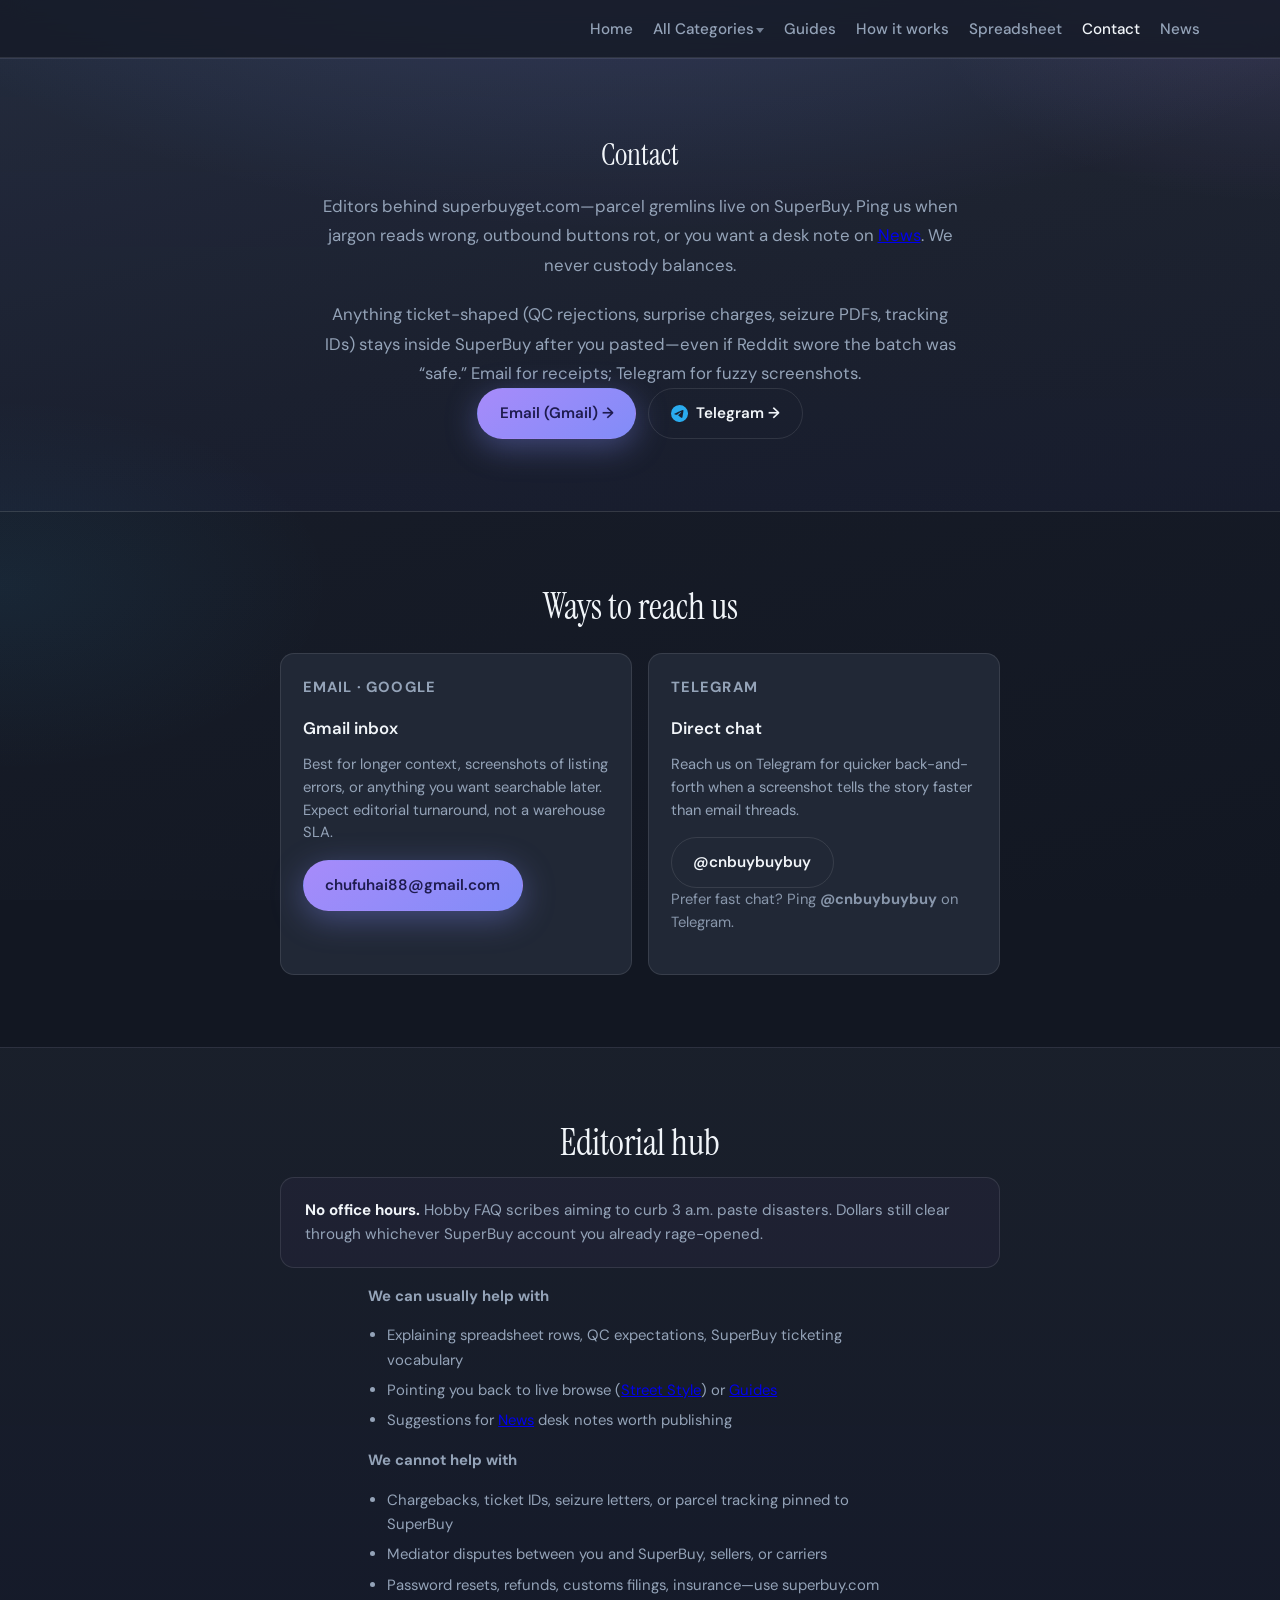
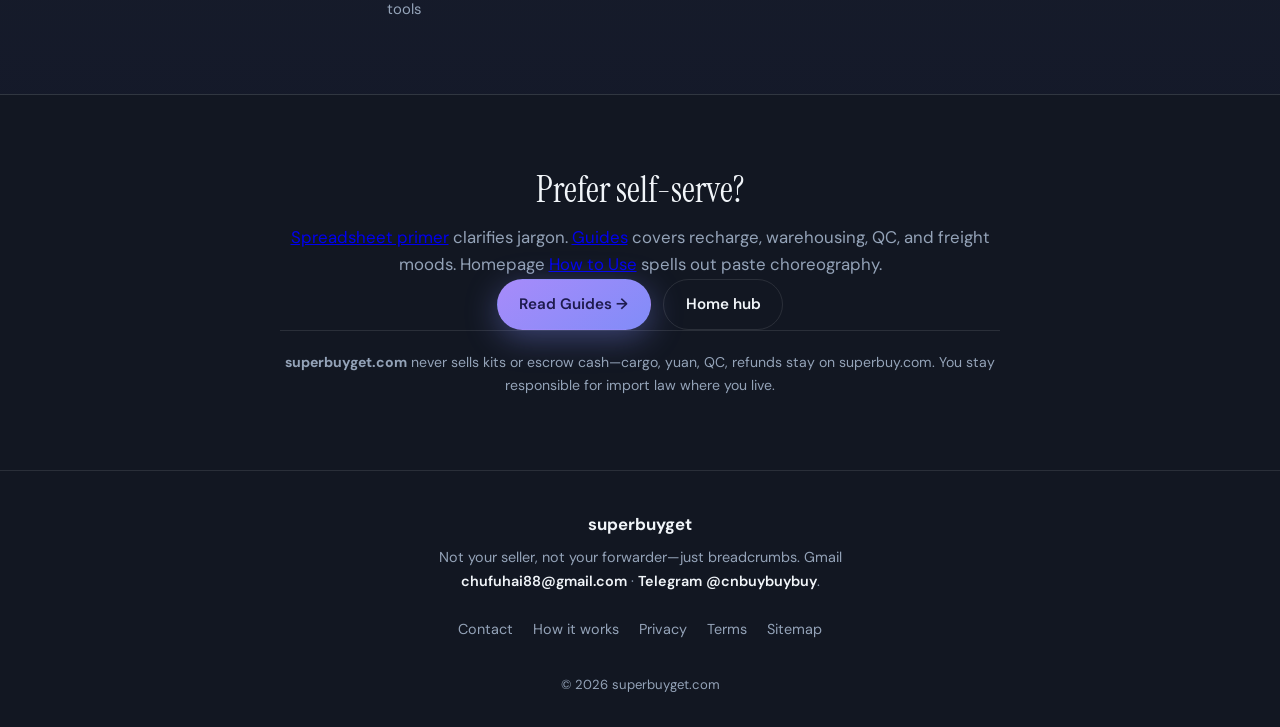
==== commit 12ea5a58: "Sync site from local superbuyget worktree. Homepage SEO hero, compact layout, Superbuy header logo, " ====
--- a/contact.html
+++ b/contact.html
@@ -36,13 +36,7 @@
   <a class="skip-link" href="#main">Skip to content</a>
   <header class="site-header">
     <div class="wrap header-inner">
-      <div class="logo logo--stacked" aria-label="SuperBuy · superbuyget.com">
-        <span class="logo-crest" aria-hidden="true">SG</span>
-        <span class="logo-stack">
-          <span class="logo-domain">superbuyget.com</span>
-          <span class="logo-tagline">SuperBuy spreadsheets</span>
-        </span>
-      </div>
+      <a href="https://www.superbuy.com/en/page/homepage" class="header-logo" aria-label="header-logo" title="The best shopping agent help you shop from China" target="_blank" rel="noopener noreferrer"><span class="visually-hidden">Superbuy home</span></a>
       <button type="button" class="nav-toggle" aria-expanded="false" aria-controls="site-nav" id="nav-toggle">
         <span class="nav-toggle-bar"></span>
         <span class="visually-hidden">Menu</span>
@@ -68,6 +62,7 @@
             </ul>
           </li>
           <li><a href="/guides.html">Guides</a></li>
+          <li><a href="/workflow.html">How it works</a></li>
           <li><a href="/spreadsheet.html">Spreadsheet</a></li>
           <li><a href="/contact.html" aria-current="page">Contact</a></li>
           <li><a href="/news.html">News</a></li>
@@ -140,7 +135,7 @@
     <section class="section contact-reading contact-foot" aria-labelledby="stay-informed">
       <div class="wrap narrow">
         <h2 id="stay-informed" class="guides-section-title">Prefer self-serve?</h2>
-        <p class="muted-p"><a href="/spreadsheet.html">Spreadsheet primer</a> clarifies jargon. <a href="/guides.html">Guides</a> covers recharge, warehousing, QC, and freight moods. Homepage <a href="/#how-to-use">How to Use</a> spells out paste choreography.</p>
+        <p class="muted-p"><a href="/spreadsheet.html">Spreadsheet primer</a> clarifies jargon. <a href="/guides.html">Guides</a> covers recharge, warehousing, QC, and freight moods. Homepage <a href="/workflow.html#how-to-use">How to Use</a> spells out paste choreography.</p>
         <p class="section-cta">
           <a class="btn btn-primary" href="/guides.html">Read Guides →</a>
           <a class="btn btn-ghost" href="/">Home hub</a>
@@ -157,9 +152,10 @@
         <p class="footer-note">Not your seller, not your forwarder—just breadcrumbs. Gmail <a href="mailto:chufuhai88@gmail.com">chufuhai88@gmail.com</a> · <a href="https://t.me/cnbuybuybuy" target="_blank" rel="noopener noreferrer">Telegram @cnbuybuybuy</a>.</p>
       </div>
       <div class="footer-links">
+        <a href="/contact.html">Contact</a>
+        <a href="/workflow.html">How it works</a>
         <a href="/privacy.html">Privacy</a>
         <a href="/terms.html">Terms</a>
-        <a href="/contact.html">Contact</a>
         <a href="https://superbuyget.com/sitemap.xml">Sitemap</a>
       </div>
     </div>
--- a/assets/css/style.css
+++ b/assets/css/style.css
@@ -523,6 +523,24 @@
   flex-shrink: 1;
 }
 
+a.header-logo {
+  display: block;
+  flex: 0 0 clamp(120px, 42vw, 150px);
+  width: clamp(120px, 42vw, 150px);
+  height: clamp(24px, 7vw, 30px);
+  background: url(https://cdn.superbuy.com/starit-superbuy/dist/img/homepage/logo-w.png) 50% no-repeat;
+  background-size: contain;
+  text-decoration: none;
+  flex-shrink: 1;
+  min-width: 0;
+}
+
+a.header-logo:focus-visible {
+  outline: 2px solid var(--accent);
+  outline-offset: 4px;
+  border-radius: 10px;
+}
+
 .logo.logo--stacked {
   gap: 0.65rem;
 }
@@ -1597,3 +1615,313 @@
     margin-left: 0.35rem;
   }
 }
+
+/* Homepage-only layout refresh (superbuyget.com — does not affect inner pages) */
+.page-home .hero-lit-inner {
+  max-width: min(1120px, 94vw);
+  padding: clamp(1rem, 2.2vw, 1.35rem) clamp(1rem, 2.8vw, 1.5rem);
+  border-radius: calc(var(--radius) + 6px);
+  border: 1px solid var(--border);
+  background: rgba(33, 40, 54, 0.65);
+  box-shadow: var(--shadow);
+  backdrop-filter: blur(8px);
+}
+
+/* Compact homepage hero — same copy, less vertical space; product grid peeks above fold */
+.page-home .hero-lit {
+  padding: 0.875rem 0 1rem;
+  text-align: left;
+}
+
+.page-home .hero-compact-grid {
+  display: grid;
+  grid-template-columns: minmax(0, 1fr);
+  gap: 1rem;
+  align-items: stretch;
+}
+
+@media (min-width: 720px) {
+  .page-home .hero-compact-grid {
+    grid-template-columns: minmax(0, 1fr) auto;
+    gap: 1rem 1.75rem;
+    align-items: stretch;
+  }
+
+  .page-home .hero-compact-cta {
+    justify-content: center;
+    align-self: center;
+  }
+}
+
+.page-home .hero-title {
+  font-size: clamp(1.05rem, 2.2vw, 1.32rem);
+  line-height: 1.28;
+  margin: 0 0 0.6rem;
+}
+
+.page-home .hero-lead {
+  font-size: 0.88rem;
+  line-height: 1.55;
+}
+
+.page-home .hero-compact-cta {
+  display: flex;
+  flex-direction: column;
+  gap: 0.65rem;
+}
+
+.page-home .hero-lit .hero-cta-line {
+  display: flex;
+  flex-wrap: wrap;
+  gap: 0.75rem;
+  align-items: center;
+  margin: 0;
+  justify-content: flex-start;
+}
+
+@media (max-width: 719px) {
+  .page-home .hero-lit {
+    text-align: center;
+  }
+
+  .page-home .hero-lit .hero-cta-line {
+    justify-content: center;
+  }
+
+  .page-home .hero-compact-cta {
+    align-items: center;
+  }
+}
+
+.page-home .home-featured-picks {
+  padding-top: clamp(1rem, 2.5vw, 1.5rem);
+}
+
+.page-home .home-value-grid.feature-grid,
+.page-workflow .home-value-grid.feature-grid {
+  grid-template-columns: repeat(2, minmax(0, 1fr));
+  gap: 1rem 1.25rem;
+  max-width: 880px;
+  margin-inline: auto;
+}
+
+@media (max-width: 620px) {
+  .page-home .home-value-grid.feature-grid,
+  .page-workflow .home-value-grid.feature-grid {
+    grid-template-columns: 1fr;
+  }
+}
+
+.page-home #why > .wrap,
+.page-workflow #why > .wrap {
+  max-width: min(980px, 94vw);
+  margin-inline: auto;
+}
+
+@media (min-width: 920px) {
+  .page-home #why > .wrap,
+  .page-workflow #why > .wrap {
+    display: grid;
+    grid-template-columns: 1fr 1fr;
+    column-gap: 2rem;
+    align-items: start;
+  }
+
+  .page-home #why > .wrap > h2,
+  .page-workflow #why > .wrap > h2 {
+    grid-column: 1 / -1;
+    margin-bottom: 0.5rem;
+  }
+
+  /* Third “why” block spans full row for closing beat */
+  .page-home #why > .wrap > .why-block:last-of-type,
+  .page-workflow #why > .wrap > .why-block:last-of-type {
+    grid-column: 1 / -1;
+    max-width: 44rem;
+    justify-self: center;
+    border-top: 1px solid var(--border);
+    padding-top: 2rem;
+    margin-top: 0.5rem;
+  }
+
+  .page-home #why .why-block:first-of-type,
+  .page-workflow #why .why-block:first-of-type {
+    margin-top: 0;
+  }
+}
+
+.page-home #steps-intro .wrap.narrow,
+.page-workflow #steps-intro .wrap.narrow {
+  width: min(800px, 92vw);
+}
+
+.page-home .steps-section > .wrap,
+.page-workflow .steps-section > .wrap {
+  max-width: min(980px, 94vw);
+  margin-inline: auto;
+}
+
+@media (min-width: 880px) {
+  .page-home .steps-section > .wrap,
+  .page-workflow .steps-section > .wrap {
+    display: grid;
+    grid-template-columns: repeat(2, minmax(0, 1fr));
+    gap: 1rem 1.25rem;
+    align-items: stretch;
+  }
+
+  .page-home .steps-section > .wrap > h2,
+  .page-workflow .steps-section > .wrap > h2 {
+    grid-column: 1 / -1;
+    text-align: center;
+    margin-bottom: 0.5rem;
+  }
+}
+
+/* Street Style featured picks — homepage catalogue preview */
+.page-home .home-featured-picks .featured-picks-lede {
+  margin: -0.25rem auto 1.5rem;
+  max-width: 40rem;
+  color: var(--muted);
+  line-height: 1.65;
+}
+
+.page-home .product-picks-grid {
+  display: grid;
+  grid-template-columns: repeat(auto-fill, minmax(200px, 1fr));
+  gap: 1rem 1.1rem;
+  max-width: 1180px;
+  margin-inline: auto;
+}
+
+.page-home .product-pick-card {
+  display: flex;
+  flex-direction: column;
+  height: 100%;
+  min-width: 0;
+  text-decoration: none;
+  color: inherit;
+  background: var(--bg-elevated);
+  border: 1px solid var(--border);
+  border-radius: var(--radius);
+  overflow: hidden;
+  transition: transform 0.2s ease, border-color 0.2s ease, box-shadow 0.2s ease;
+}
+
+.page-home .product-pick-card:hover {
+  transform: translateY(-3px);
+  border-color: rgba(167, 139, 250, 0.35);
+  box-shadow: 0 14px 40px rgba(15, 23, 42, 0.45);
+}
+
+.page-home .product-pick-card:focus-visible {
+  outline: 2px solid var(--accent);
+  outline-offset: 3px;
+}
+
+.page-home .product-pick-media {
+  position: relative;
+  width: 100%;
+  aspect-ratio: 1;
+  flex-shrink: 0;
+  min-width: 0;
+  min-height: 0;
+  background: rgba(255, 255, 255, 0.04);
+  overflow: hidden;
+}
+
+.page-home .product-pick-media img {
+  position: absolute;
+  inset: 0;
+  width: 100%;
+  height: 100%;
+  object-fit: cover;
+  object-position: center;
+  display: block;
+}
+
+.page-home .product-pick-body {
+  flex: 1;
+  display: flex;
+  flex-direction: column;
+  min-height: 0;
+  padding: 0.85rem 1rem 1rem;
+  text-align: left;
+}
+
+.page-home .product-pick-cat {
+  display: block;
+  font-size: 0.72rem;
+  font-weight: 600;
+  letter-spacing: 0.04em;
+  text-transform: uppercase;
+  color: var(--accent);
+  margin: 0 0 0.35rem;
+}
+
+.page-home .product-pick-title {
+  font-family: var(--font-sans);
+  font-size: 0.97rem;
+  font-weight: 600;
+  line-height: 1.35;
+  margin: 0;
+  color: var(--text);
+}
+
+.page-home .product-pick-price {
+  margin: auto 0 0;
+  padding-top: 0.5rem;
+  font-size: 0.95rem;
+  font-weight: 600;
+  color: var(--muted);
+}
+
+.page-home .featured-picks-foot {
+  margin: 1.75rem 0 0;
+}
+
+.page-home .hero-lead--short {
+  max-width: 36rem;
+  margin: 0.25rem auto 0;
+  font-size: 0.98rem;
+  line-height: 1.65;
+}
+
+.page-home .home-compact-outro {
+  padding-bottom: 2.75rem;
+}
+
+.page-home .home-compact-outro .home-outro-line {
+  margin: 0 auto 1.2rem;
+  max-width: 34rem;
+  color: var(--muted);
+  line-height: 1.65;
+}
+
+.page-workflow main {
+  text-align: left;
+}
+
+.page-workflow .workflow-quick {
+  text-align: center;
+}
+
+.page-workflow .workflow-intro {
+  margin: 0 auto 1.25rem;
+  max-width: 42rem;
+  color: var(--muted);
+  line-height: 1.7;
+}
+
+.page-workflow .workflow-quick-cta {
+  display: flex;
+  flex-wrap: wrap;
+  gap: 0.75rem;
+  justify-content: center;
+  align-items: center;
+}
+
+.page-workflow main .content-list {
+  display: block;
+  margin-inline: unset;
+}
